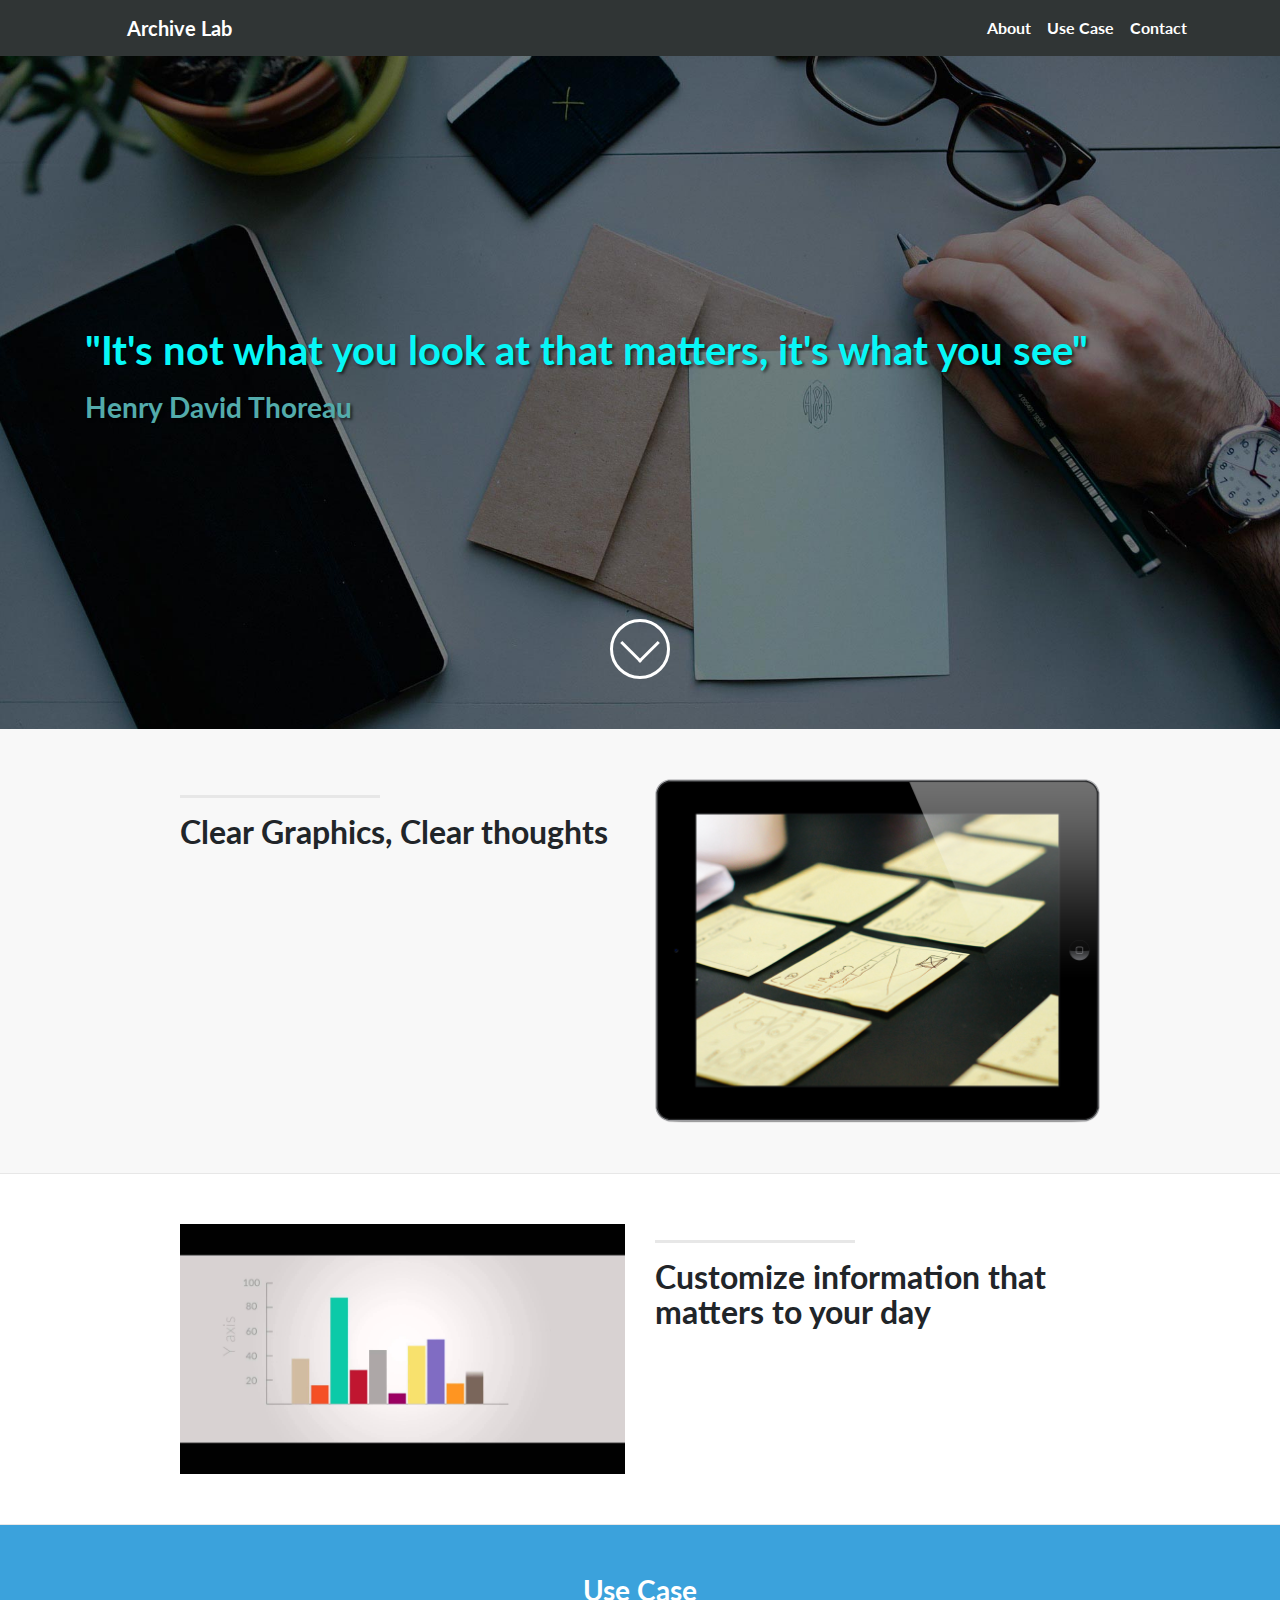
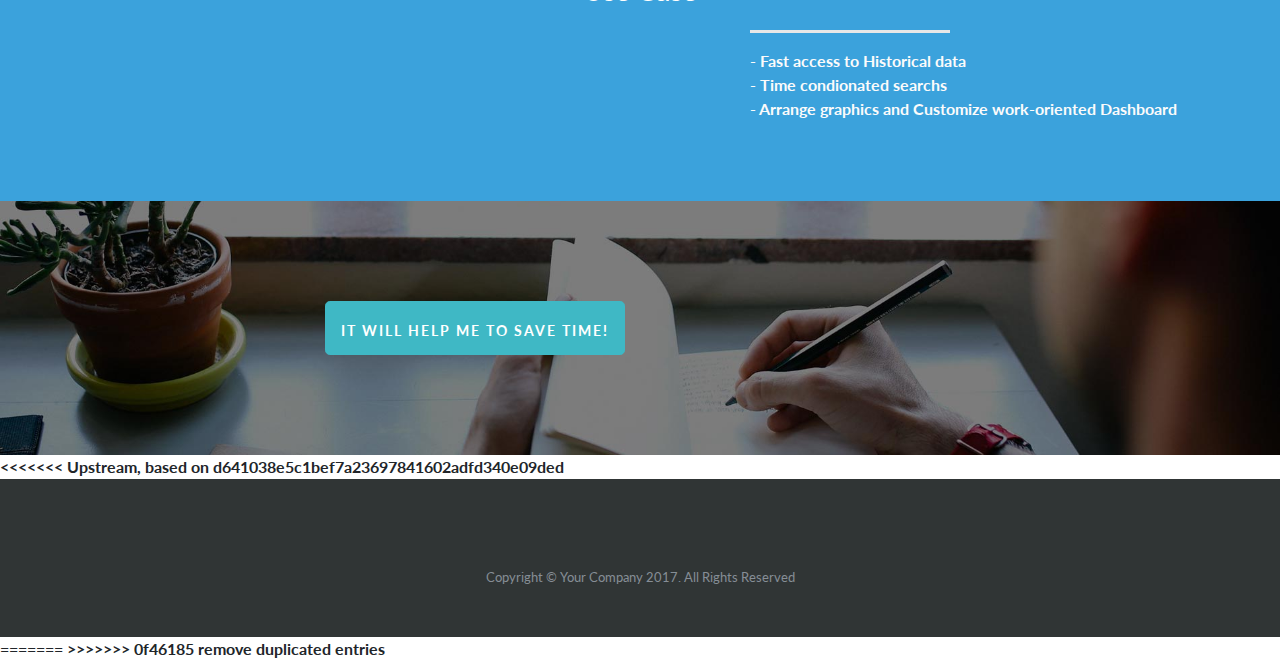
==== public/index.html @ 09dcc08b "delete sample texts and change styles" ====
<!DOCTYPE html>
<html lang="en">

  <head>

    <meta charset="utf-8">
    <meta name="viewport" content="width=device-width, initial-scale=1, shrink-to-fit=no">
    <meta name="description" content="">
    <meta name="author" content="">

    <title>Archive Lab</title>
    <link rel="shortcut icon" type="image/png" href="img/favicon.png"/>

    <!-- Bootstrap core CSS -->
    <link href="vendor/bootstrap/css/bootstrap.min.css" rel="stylesheet">

    <!-- Custom fonts for this template -->
    <link href="vendor/font-awesome/css/font-awesome.min.css" rel="stylesheet" type="text/css">
    <link href="https://fonts.googleapis.com/css?family=Lato:300,400,700,300italic,400italic,700italic" rel="stylesheet" type="text/css">

    <!-- Custom styles for this template -->
    <link href="css/landing-page.css" rel="stylesheet">

  </head>

  <body>

    <!-- Navigation -->
    <nav class="navbar navbar-expand-lg navbar-dark bg-dark fixed-top">
      <div class="container">
        <img class="img-logo" src="img/logo.png" alt="">
        <a class="navbar-brand" href="#">Archive Lab</a>
        <button class="navbar-toggler" type="button" data-toggle="collapse" data-target="#navbarResponsive" aria-controls="navbarResponsive" aria-expanded="false" aria-label="Toggle navigation">
          <span class="navbar-toggler-icon"></span>
        </button>
        <div class="collapse navbar-collapse" id="navbarResponsive">
          <ul class="navbar-nav ml-auto">
            <li class="nav-item">
              <a id="navbar-item-about" class="nav-link" href="#">About</a>
            </li>
            <li class="nav-item">
                <a id="navbar-item-use-case" class="nav-link" href="#">Use Case</a>
            </li>
            <li class="nav-item">
              <a id="navbar-item-contact" class="nav-link" href="#">Contact</a>
            </li>
          </ul>
        </div>
      </div>
    </nav>

    <!-- Header -->
    <header class="intro-header">
      <div class="container">
        <div class="intro-message">
          <h1>"It's not what you look at that matters, it's what you see"</h1>
          <h3>Henry David Thoreau</h3>
        </div>
        <div class="learn-more">
            <div class="arrow"></div>
        </div>
      </div>
    </header>

    <!-- Page Content -->
    <section id="about" class="content-section-a">

      <div class="container">
        <div class="row">
          <div class="col-lg-5 ml-auto">
            <hr class="section-heading-spacer">
            <div class="clearfix"></div>
            <h2 class="section-heading">Clear Graphics, Clear thoughts</h2>
          </div>
          <div class="col-lg-5 mr-auto">
            <img class="img-fluid" src="img/ipad.png" alt="">
          </div>
        </div>

      </div>
      <!-- /.container -->
    </section>

    <section class="content-section-b">

      <div class="container">

        <div class="row">
          <div class="col-lg-5 mr-auto order-lg-2">
            <hr class="section-heading-spacer">
            <div class="clearfix"></div>
            <h2 class="section-heading">Customize information that matters to your day</h2>

          </div>
          <div class="col-lg-5 ml-auto order-lg-1">
            <img class="img-fluid" src="img/graphic1.jpg" alt="demonstrative graphics image">
          </div>
        </div>

      </div>
      <!-- /.container -->

    </section>
    <!-- /.content-section-b -->

    <section id="use-case" class="content-section-a">

      <div class="container">
        <h3>Use Case</h3>
        <div class="row">
          <div class="col-lg-5 ml-auto">
            <hr class="section-heading-spacer main-topics">
            <div class="clearfix"></div>
            <p class="section-heading">
              - Fast access to Historical data
              </br>
              - Time condionated searchs
              </br>
              - Arrange graphics and Customize work-oriented Dashboard


            </p>

          </div>

        </div>

      </div>
      <!-- /.container -->

    </section>
    <!-- /.content-section-a -->

    <aside class="banner">

      <div id="contact" class="container">

        <div class="row">

          <div class="col-lg-6 my-auto">
            <ul class="list-inline banner-social-buttons">
              <li class="list-inline-item">
                <a href="#" class="btn btn-secondary btn-lg">
                  <span class="network-name">It will help me to save time!</span>
                </a>
              </li>

            </ul>
          </div>
        </div>

      </div>
      <!-- /.container -->

    </aside>
    <!-- /.banner -->

<<<<<<< Upstream, based on d641038e5c1bef7a23697841602adfd340e09ded
    <!-- Footer -->
    <footer>
      <div class="container">
        <div class="link-list">
          <a class="logo" href="https://archive-lab.mybluemix.net/"><img class="link-img" src="img/logo.png" alt=""></a>
          <a href="https://github.com/jesiels/archive-lab"><img class="link-img" src="img/gb.png" alt=""></a>
        </div>
        <p class="copyright text-muted small">Copyright &copy; Your Company 2017. All Rights Reserved</p>
      </div>
    </footer>
=======
>>>>>>> 0f46185 remove duplicated entries

    <!-- Bootstrap core JavaScript -->
    <script src="vendor/jquery/jquery.min.js"></script>
    <script src="vendor/popper/popper.min.js"></script>
    <script src="vendor/bootstrap/js/bootstrap.min.js"></script>
    <script>
      $(".learn-more .arrow, #navbar-item-about").click(function() {
        $('html, body').animate({
            scrollTop: $("#about").offset().top - 56
        }, 1000);
      });
      $("#navbar-item-use-case").click(function() {
        $('html, body').animate({
            scrollTop: $("#use-case").offset().top - 56
        }, 1000);
      });
      $("#navbar-item-contact").click(function() {
        $('html, body').animate({
            scrollTop: $("#contact").offset().top - 56
        }, 1000);
      });
    </script>


  </body>

</html>
---- public/css/landing-page.css ----
/*!
 * Start Bootstrap - Landing Page (http://startbootstrap.com/template-overviews/landing-page)
 * Copyright 2013-2017 Start Bootstrap
 * Licensed under MIT (https://github.com/BlackrockDigital/startbootstrap-landing-page/blob/master/LICENSE)
 */

body, html {
  width: 100%;
  height: 100%;
}

body, h1, h2, h3, h4, h5, h6 {
  font-family: "Lato", "Helvetica Neue", Helvetica, Arial, sans-serif;
  font-weight: 700;
}

.intro-header {
  padding-top: 50px;
  padding-bottom: 50px;
  text-align: center;
  color: #f8f8f8;
  background: url(../img/intro-bg.jpg) no-repeat center center;
  background-size: cover;
}

.intro-message {
  position: relative;
  padding-top: 25%;
  padding-bottom: 17%;
  text-align: left;
}

.intro-message > h1 {
  color: #07f7f7;
  margin: 0;
  text-shadow: 2px 2px 3px rgba(0, 0, 0, 0.6);
  margin-bottom: 20px;
}

.intro-message > h3 {
  color: #53abab;
}

.intro-divider {
  width: 400px;
  border-top: 1px solid #f8f8f8;
  border-bottom: 1px solid rgba(0, 0, 0, 0.2);
}

.intro-message>h3 {
  text-shadow: 2px 2px 3px rgba(0, 0, 0, 0.6);
}

.intro-social-buttons i {
  font-size: 80%;
}

@media(max-width:767px) {
  .intro-message {
    padding-bottom: 15%;
  }
  .intro-message>h1 {
    font-size: 3em;
  }
  ul.intro-social-buttons>li {
    display: block;
    margin-bottom: 20px;
    padding: 0;
  }
  ul.intro-social-buttons>li:last-child {
    margin-bottom: 0;
  }
  .intro-divider {
    width: 100%;
  }
}

.network-name {
  text-transform: uppercase;
  font-size: 14px;
  font-weight: 400;
  letter-spacing: 2px;
}

.content-section-a {
  padding: 50px 0;
  background-color: #f8f8f8;
}

.content-section-b {
  padding: 50px 0;
  border-top: 1px solid #e7e7e7;
  border-bottom: 1px solid #e7e7e7;
}

.section-heading {
  margin-bottom: 30px;
}

.section-heading-spacer {
  float: left;
  width: 200px;
  border-top: 3px solid #e7e7e7;
}

.banner {
  padding: 100px 0;
  color: #f8f8f8;
  background: url(../img/banner-bg.jpg) no-repeat center center;
  background-size: cover;
}

.banner h2 {
  margin: 0;
  text-shadow: 2px 2px 3px rgba(0, 0, 0, 0.6);
  font-size: 3em;
}

.banner ul {
  margin-bottom: 0;
}

.banner-social-buttons {
  float: right;
  margin-top: 0;
}

@media(max-width:1199px) {
  ul.banner-social-buttons {
    float: left;
    margin-top: 15px;
  }
}

@media(max-width:767px) {
  .banner h2 {
    margin: 0;
    text-shadow: 2px 2px 3px rgba(0, 0, 0, 0.6);
    font-size: 3em;
  }
  ul.banner-social-buttons>li {
    display: block;
    margin-bottom: 20px;
    padding: 0;
  }
  ul.banner-social-buttons>li:last-child {
    margin-bottom: 0;
  }
}

footer {
  padding: 50px 0;
  background-color: #303535;
}

footer a, footer a:hover {
  color: #fff;
}

p.copyright {
  margin: 15px 0 0;
}

.navbar {
	background: #303535 !important
}

.navbar .nav-item .nav-link {
  color: #fff;
}

.learn-more {
  text-align: center;
  display: block;
}

.learn-more .arrow {
  display: inline-block;
  border: 3px solid #fff;
  width: 60px;
  height: 60px;
  border-radius: 50%;
  cursor: pointer;
  transition: all .11s linear;
}

.learn-more .arrow:after {
  content: "";
  position: relative;
  display: inline-block;
  top: 7px;
  width: 28px;
  height: 28px;
  border-left: 3px solid #fff;
  border-bottom: 3px solid #fff;
  transform: rotate(-45deg);
  transition: all .11s linear;
}

.learn-more .arrow:hover, .learn-more .arrow:hover:after {
  border-color: #3fb8c5;
}

#use-case {
  background: #3BA2DC;
  color: #fbfbfb;
}

#use-case h3 {
  color: #fff;
  text-align: center;
}

.banner-social-buttons .btn {
  background: #3fb8c5;
  border-color: #3fb8c5;
  padding: 11px 15px;
}

.banner-social-buttons .btn:hover {
  background: #1e818c;
  border-color: #1e818c;
}

.banner-social-buttons span {
  font-weight: bold;
}

.img-logo {
  width: 38px;
  margin-right: 10px;
}

.main-topics {
	left: 43%;
}
footer > .container {
  text-align: center;
}

footer .link-list .link-img {
  height: 40px;
}

footer .link-list .logo {
  margin-right: 15px;
}

footer .link-list .logo .link-img {
  height: 60px;
}

footer .link-list a {
  cursor: pointer;
}
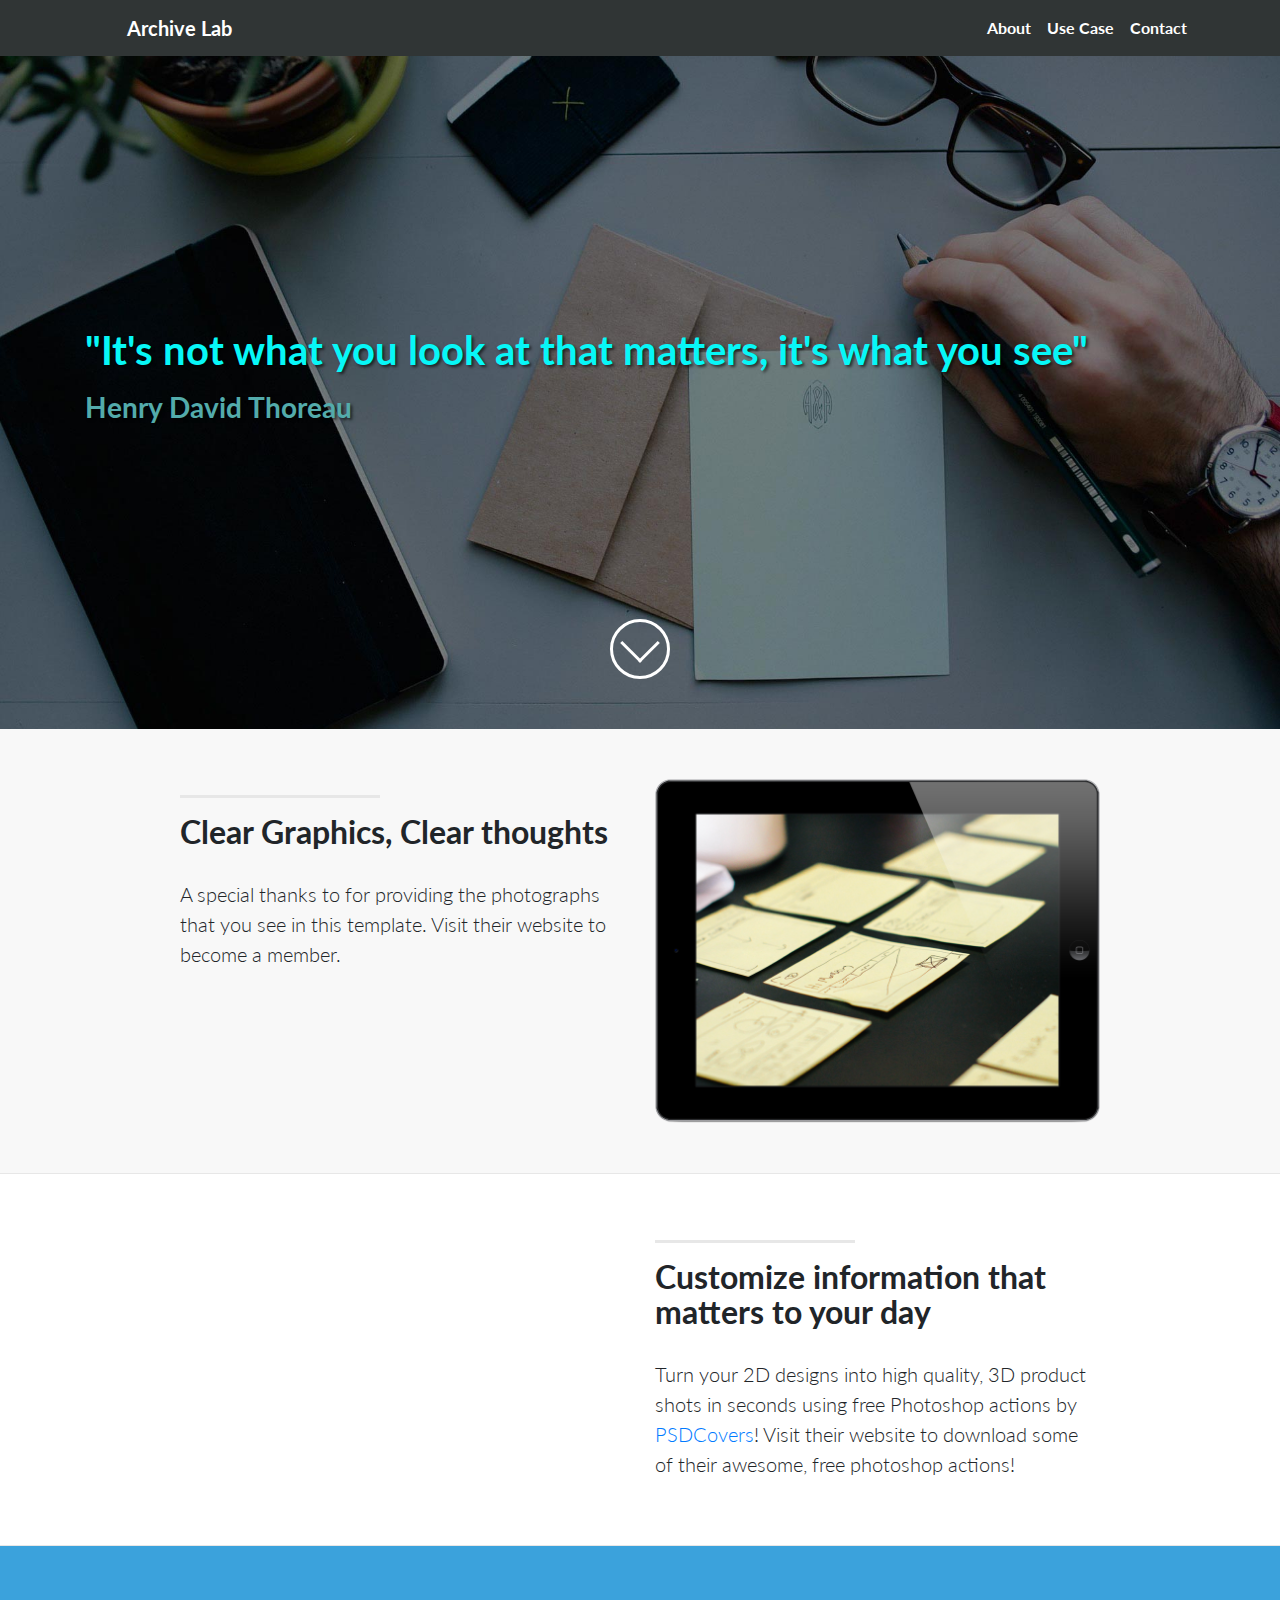
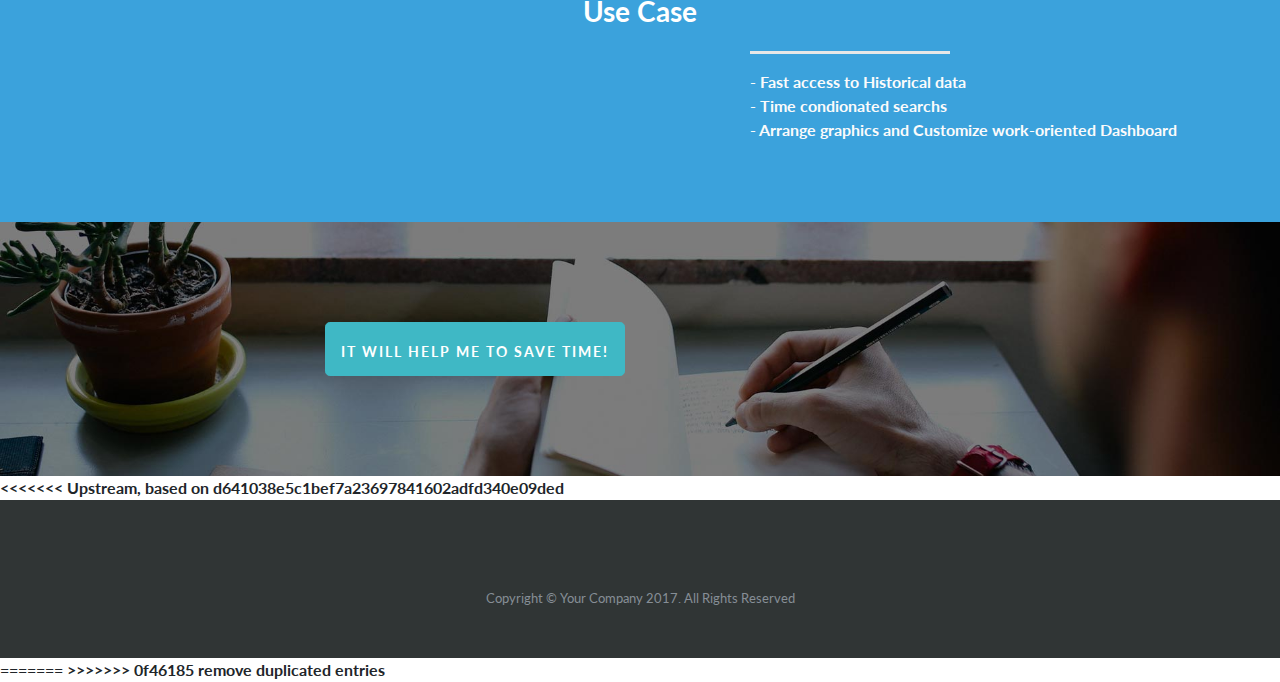
==== commit 519ae2d1: "Revert "delete sample texts and change styles"" ====
--- a/public/index.html
+++ b/public/index.html
@@ -71,6 +71,9 @@
             <hr class="section-heading-spacer">
             <div class="clearfix"></div>
             <h2 class="section-heading">Clear Graphics, Clear thoughts</h2>
+            <p class="lead">A special thanks to
+
+              for providing the photographs that you see in this template. Visit their website to become a member.</p>
           </div>
           <div class="col-lg-5 mr-auto">
             <img class="img-fluid" src="img/ipad.png" alt="">
@@ -90,10 +93,11 @@
             <hr class="section-heading-spacer">
             <div class="clearfix"></div>
             <h2 class="section-heading">Customize information that matters to your day</h2>
-
+            <p class="lead">Turn your 2D designs into high quality, 3D product shots in seconds using free Photoshop actions by
+              <a target="_blank" href="http://www.psdcovers.com/">PSDCovers</a>! Visit their website to download some of their awesome, free photoshop actions!</p>
           </div>
           <div class="col-lg-5 ml-auto order-lg-1">
-            <img class="img-fluid" src="img/graphic1.jpg" alt="demonstrative graphics image">
+            <img class="img-fluid" src="img/graphic1.jpg" alt="">
           </div>
         </div>
 
@@ -109,7 +113,7 @@
         <h3>Use Case</h3>
         <div class="row">
           <div class="col-lg-5 ml-auto">
-            <hr class="section-heading-spacer main-topics">
+            <hr class="section-heading-spacer">
             <div class="clearfix"></div>
             <p class="section-heading">
               - Fast access to Historical data
--- a/public/css/landing-page.css
+++ b/public/css/landing-page.css
@@ -231,9 +231,6 @@
   margin-right: 10px;
 }
 
-.main-topics {
-	left: 43%;
-}
 footer > .container {
   text-align: center;
 }
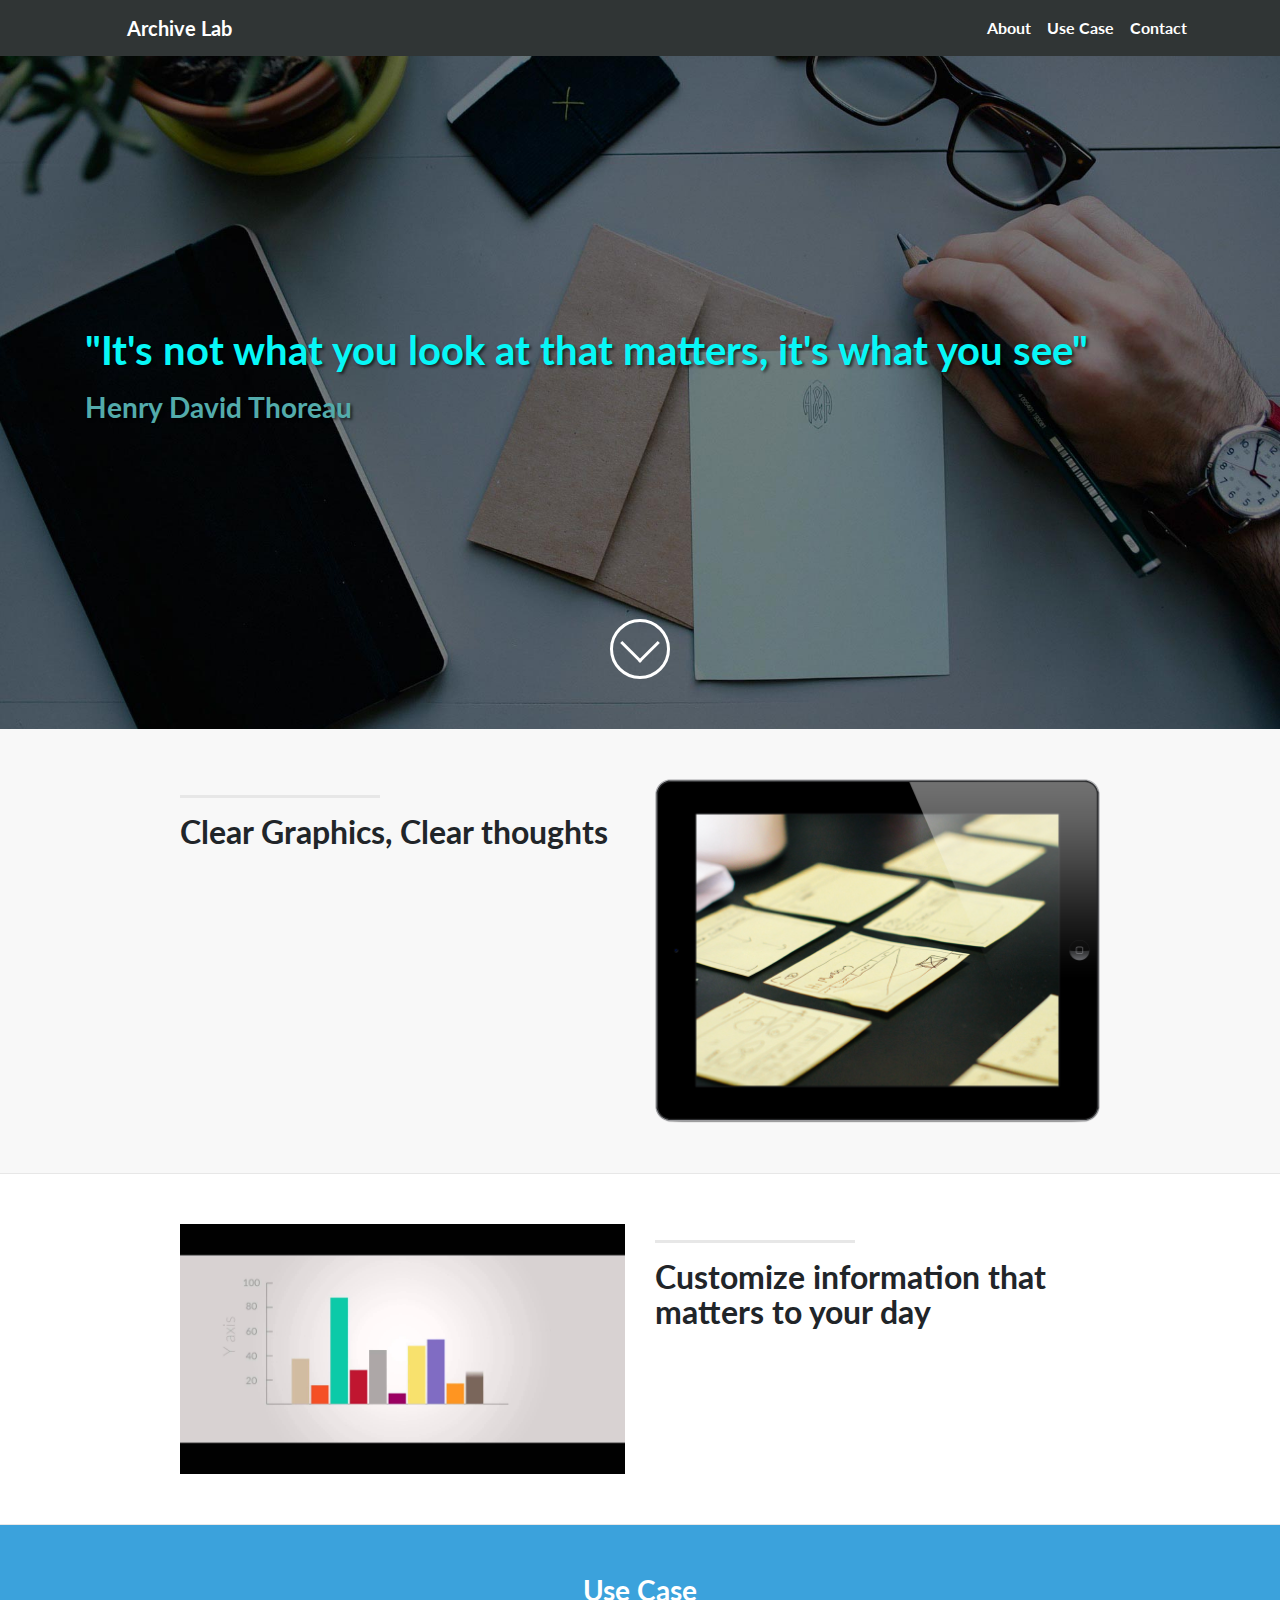
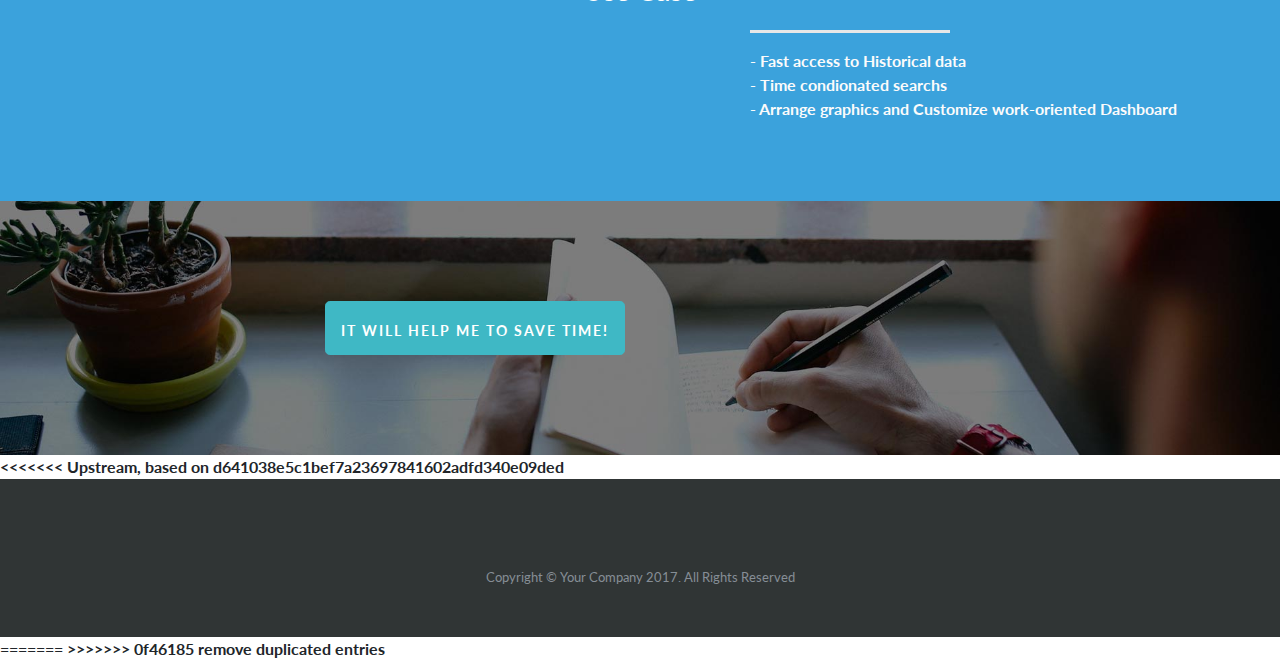
==== commit e9df51a2: "Revert "Revert "delete sample texts and change styles""" ====
--- a/public/index.html
+++ b/public/index.html
@@ -71,9 +71,6 @@
             <hr class="section-heading-spacer">
             <div class="clearfix"></div>
             <h2 class="section-heading">Clear Graphics, Clear thoughts</h2>
-            <p class="lead">A special thanks to
-
-              for providing the photographs that you see in this template. Visit their website to become a member.</p>
           </div>
           <div class="col-lg-5 mr-auto">
             <img class="img-fluid" src="img/ipad.png" alt="">
@@ -93,11 +90,10 @@
             <hr class="section-heading-spacer">
             <div class="clearfix"></div>
             <h2 class="section-heading">Customize information that matters to your day</h2>
-            <p class="lead">Turn your 2D designs into high quality, 3D product shots in seconds using free Photoshop actions by
-              <a target="_blank" href="http://www.psdcovers.com/">PSDCovers</a>! Visit their website to download some of their awesome, free photoshop actions!</p>
+
           </div>
           <div class="col-lg-5 ml-auto order-lg-1">
-            <img class="img-fluid" src="img/graphic1.jpg" alt="">
+            <img class="img-fluid" src="img/graphic1.jpg" alt="demonstrative graphics image">
           </div>
         </div>
 
@@ -113,7 +109,7 @@
         <h3>Use Case</h3>
         <div class="row">
           <div class="col-lg-5 ml-auto">
-            <hr class="section-heading-spacer">
+            <hr class="section-heading-spacer main-topics">
             <div class="clearfix"></div>
             <p class="section-heading">
               - Fast access to Historical data
--- a/public/css/landing-page.css
+++ b/public/css/landing-page.css
@@ -231,6 +231,9 @@
   margin-right: 10px;
 }
 
+.main-topics {
+	left: 43%;
+}
 footer > .container {
   text-align: center;
 }
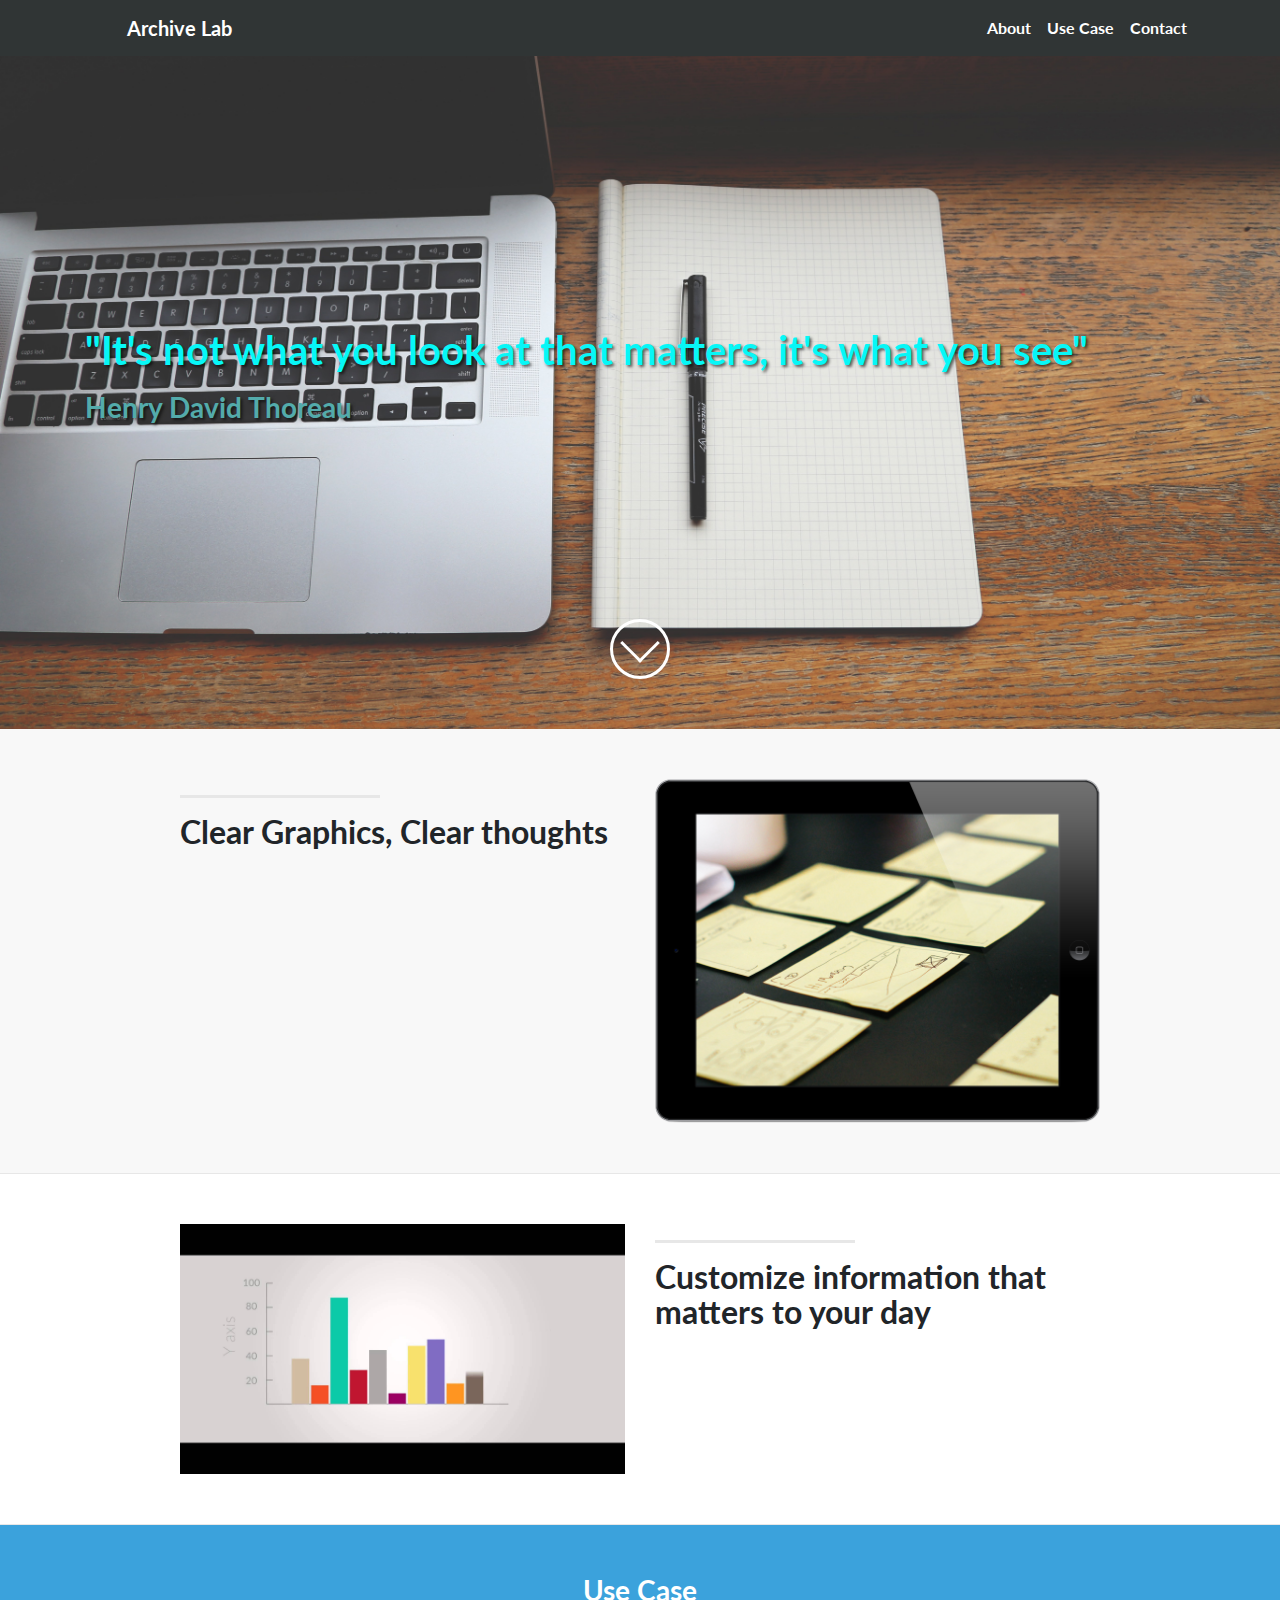
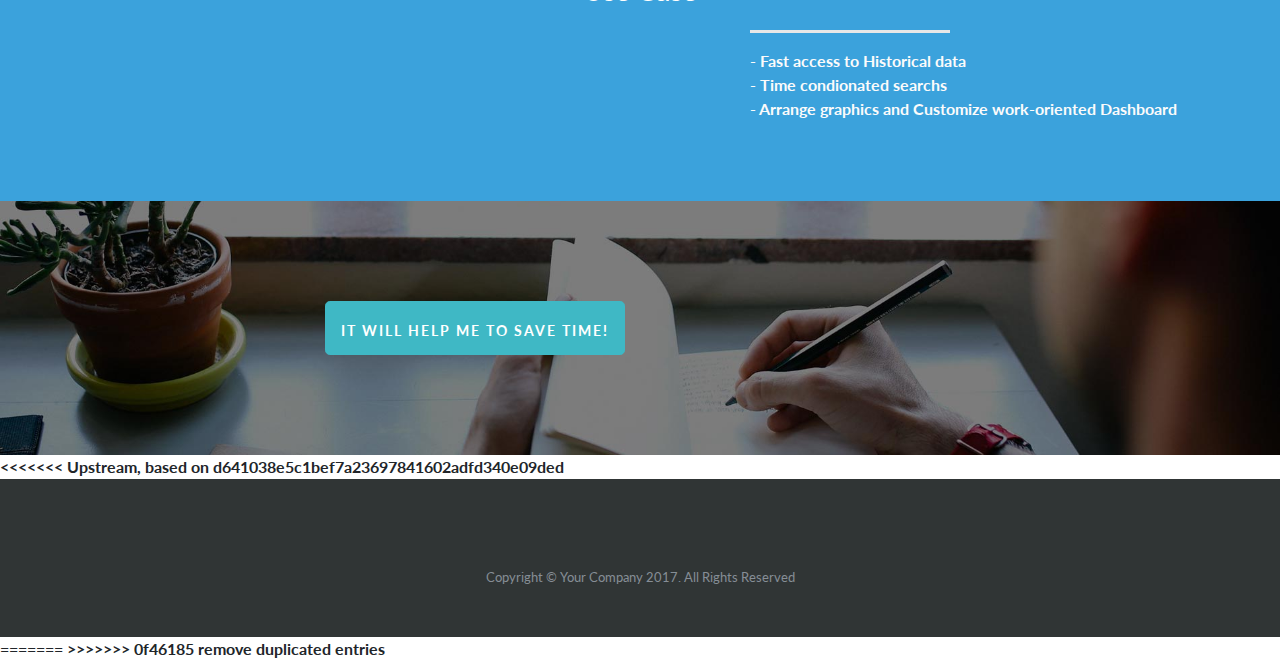
==== commit daa0fee7: "Add Google Analytics tracking" ====
--- a/public/index.html
+++ b/public/index.html
@@ -2,7 +2,7 @@
 <html lang="en">
 
   <head>
-
+	
     <meta charset="utf-8">
     <meta name="viewport" content="width=device-width, initial-scale=1, shrink-to-fit=no">
     <meta name="description" content="">
@@ -20,11 +20,35 @@
 
     <!-- Custom styles for this template -->
     <link href="css/landing-page.css" rel="stylesheet">
+    
+    <script>
+	// Start of  Google Analytics Tracking snippet ***
+	
+		(function(i,s,o,g,r,a,m){
+			i['GoogleAnalyticsObject']=r;i[r]=i[r]||function(){
+		  (i[r].q=i[r].q||[]).push(arguments)},i[r].l=1*new Date();a=s.createElement(o),
+		  m=s.getElementsByTagName(o)[0];a.async=1;a.src=g;m.parentNode.insertBefore(a,m)
+		 })(window,document,'script','https://www.google-analytics.com/analytics.js','ga');
+		
+		ga('create', 'UA-104218014-1', 'auto');
+		
+		// *** Added to enable ecommerce events send to GA 
+		ga('require', 'ec');
+		// *** End Google Analytics Tracking snippet --> 
+		function PagePlayed() {
+
+			ga('create', 'UA-104218014-1', 'auto');	
+			ga('send', 'event', 'Videos', 'videoPlayed', 'Video LG');	
+
+		} 
+	
+
+	</script>
 
   </head>
 
   <body>
-
+	
     <!-- Navigation -->
     <nav class="navbar navbar-expand-lg navbar-dark bg-dark fixed-top">
       <div class="container">
@@ -140,7 +164,7 @@
           <div class="col-lg-6 my-auto">
             <ul class="list-inline banner-social-buttons">
               <li class="list-inline-item">
-                <a href="#" class="btn btn-secondary btn-lg">
+                <a href="" onclick="PagePlayed()" class="btn btn-secondary btn-lg">
                   <span class="network-name">It will help me to save time!</span>
                 </a>
               </li>
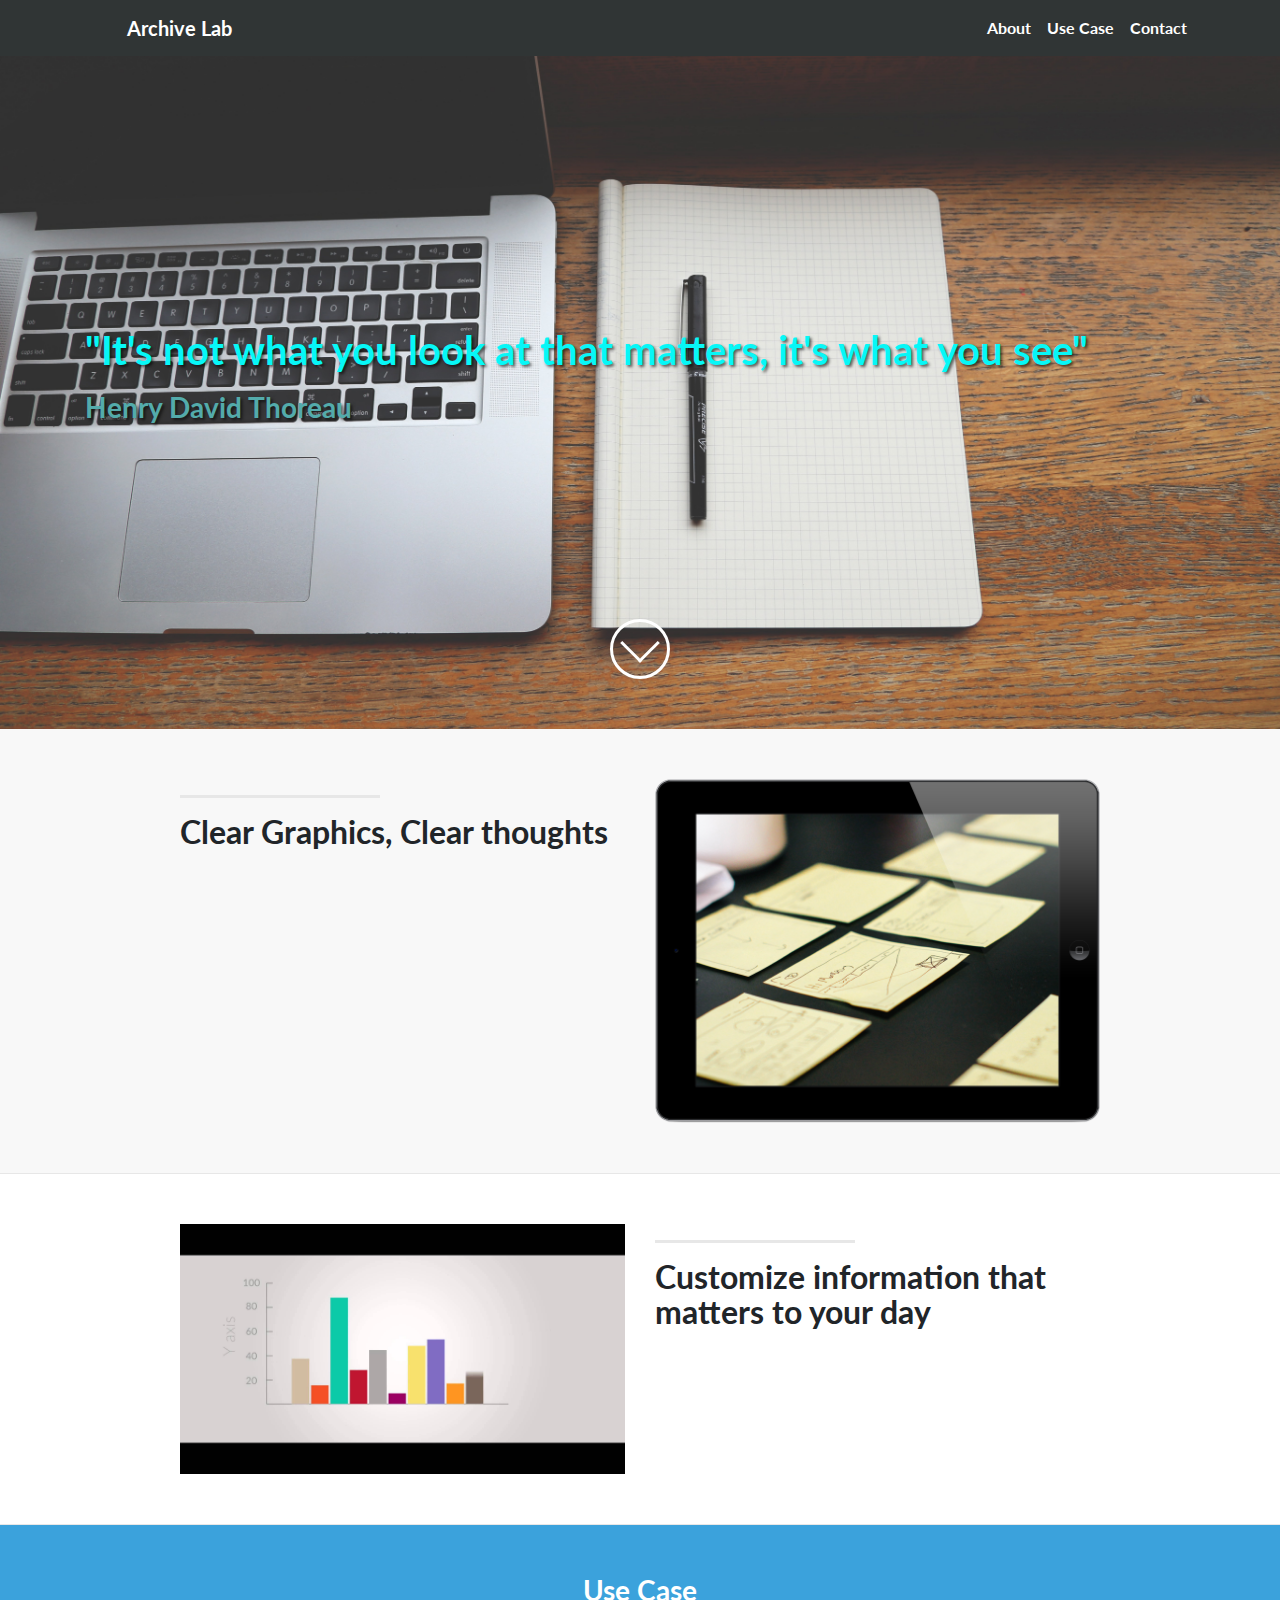
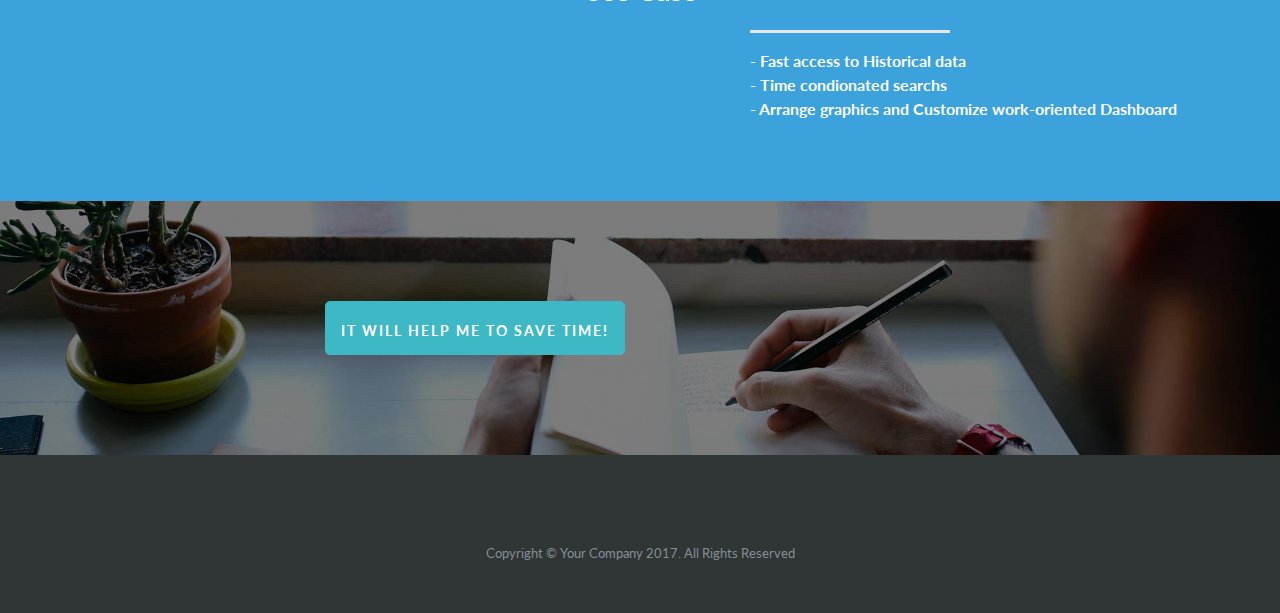
==== commit 36319aae: "remove wrong comments" ====
--- a/public/index.html
+++ b/public/index.html
@@ -179,7 +179,6 @@
     </aside>
     <!-- /.banner -->
 
-<<<<<<< Upstream, based on d641038e5c1bef7a23697841602adfd340e09ded
     <!-- Footer -->
     <footer>
       <div class="container">
@@ -190,8 +189,8 @@
         <p class="copyright text-muted small">Copyright &copy; Your Company 2017. All Rights Reserved</p>
       </div>
     </footer>
-=======
->>>>>>> 0f46185 remove duplicated entries
+
+
 
     <!-- Bootstrap core JavaScript -->
     <script src="vendor/jquery/jquery.min.js"></script>
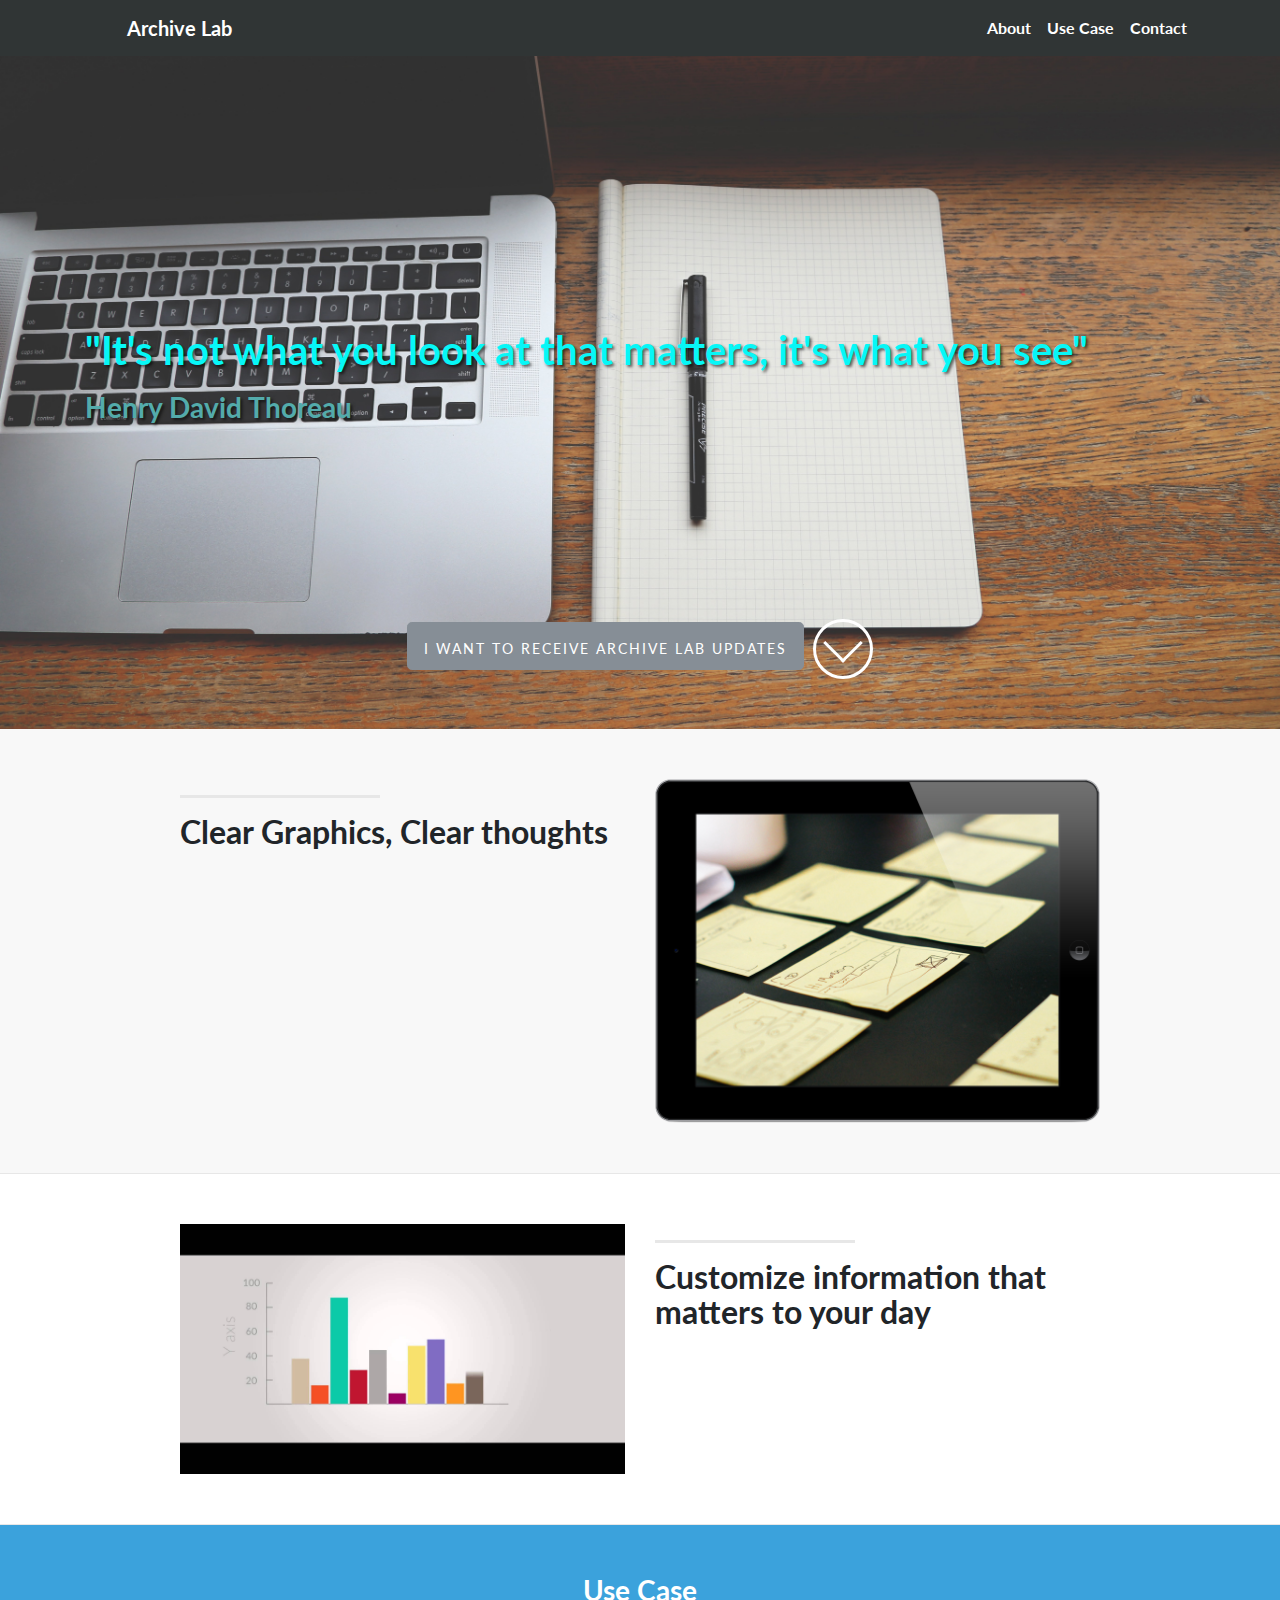
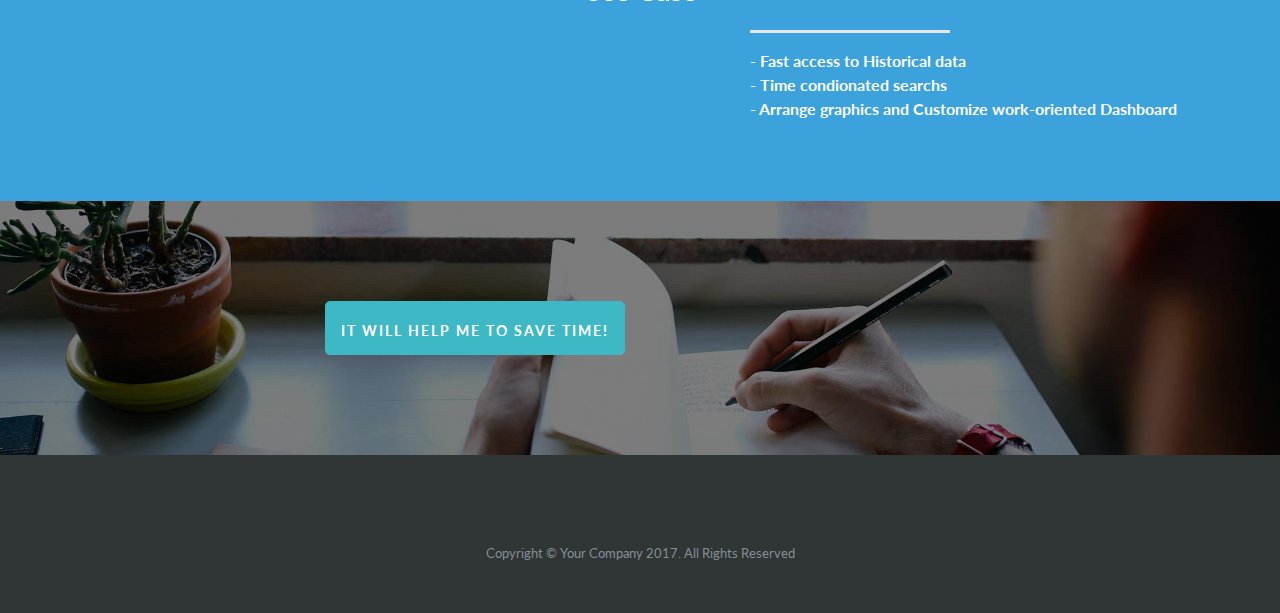
==== commit 429111b2: "create another button in header" ====
--- a/public/index.html
+++ b/public/index.html
@@ -32,13 +32,16 @@
 		
 		ga('create', 'UA-104218014-1', 'auto');
 		
+		ga('send', 'pageview');
+		
 		// *** Added to enable ecommerce events send to GA 
 		ga('require', 'ec');
+		
 		// *** End Google Analytics Tracking snippet --> 
-		function PagePlayed() {
-
-			ga('create', 'UA-104218014-1', 'auto');	
-			ga('send', 'event', 'Videos', 'videoPlayed', 'Video LG');	
+		function PagePlayed( buttonTag) {
+
+
+			ga('send', 'event', 'click',buttonTag);	
 
 		} 
 	
@@ -81,6 +84,12 @@
           <h3>Henry David Thoreau</h3>
         </div>
         <div class="learn-more">
+        	 <li class="list-inline-item">
+                <a href="#" onclick="PagePlayed('willHelpHeaderButton')" class="btn btn-secondary btn-lg">
+                  <span class="network-name">I want to receive Archive Lab updates</span>
+                </a>
+              </li>
+
             <div class="arrow"></div>
         </div>
       </div>
@@ -164,7 +173,7 @@
           <div class="col-lg-6 my-auto">
             <ul class="list-inline banner-social-buttons">
               <li class="list-inline-item">
-                <a href="" onclick="PagePlayed()" class="btn btn-secondary btn-lg">
+                <a href="#" onclick="PagePlayed('willHelpFooterButton')" class="btn btn-secondary btn-lg">
                   <span class="network-name">It will help me to save time!</span>
                 </a>
               </li>
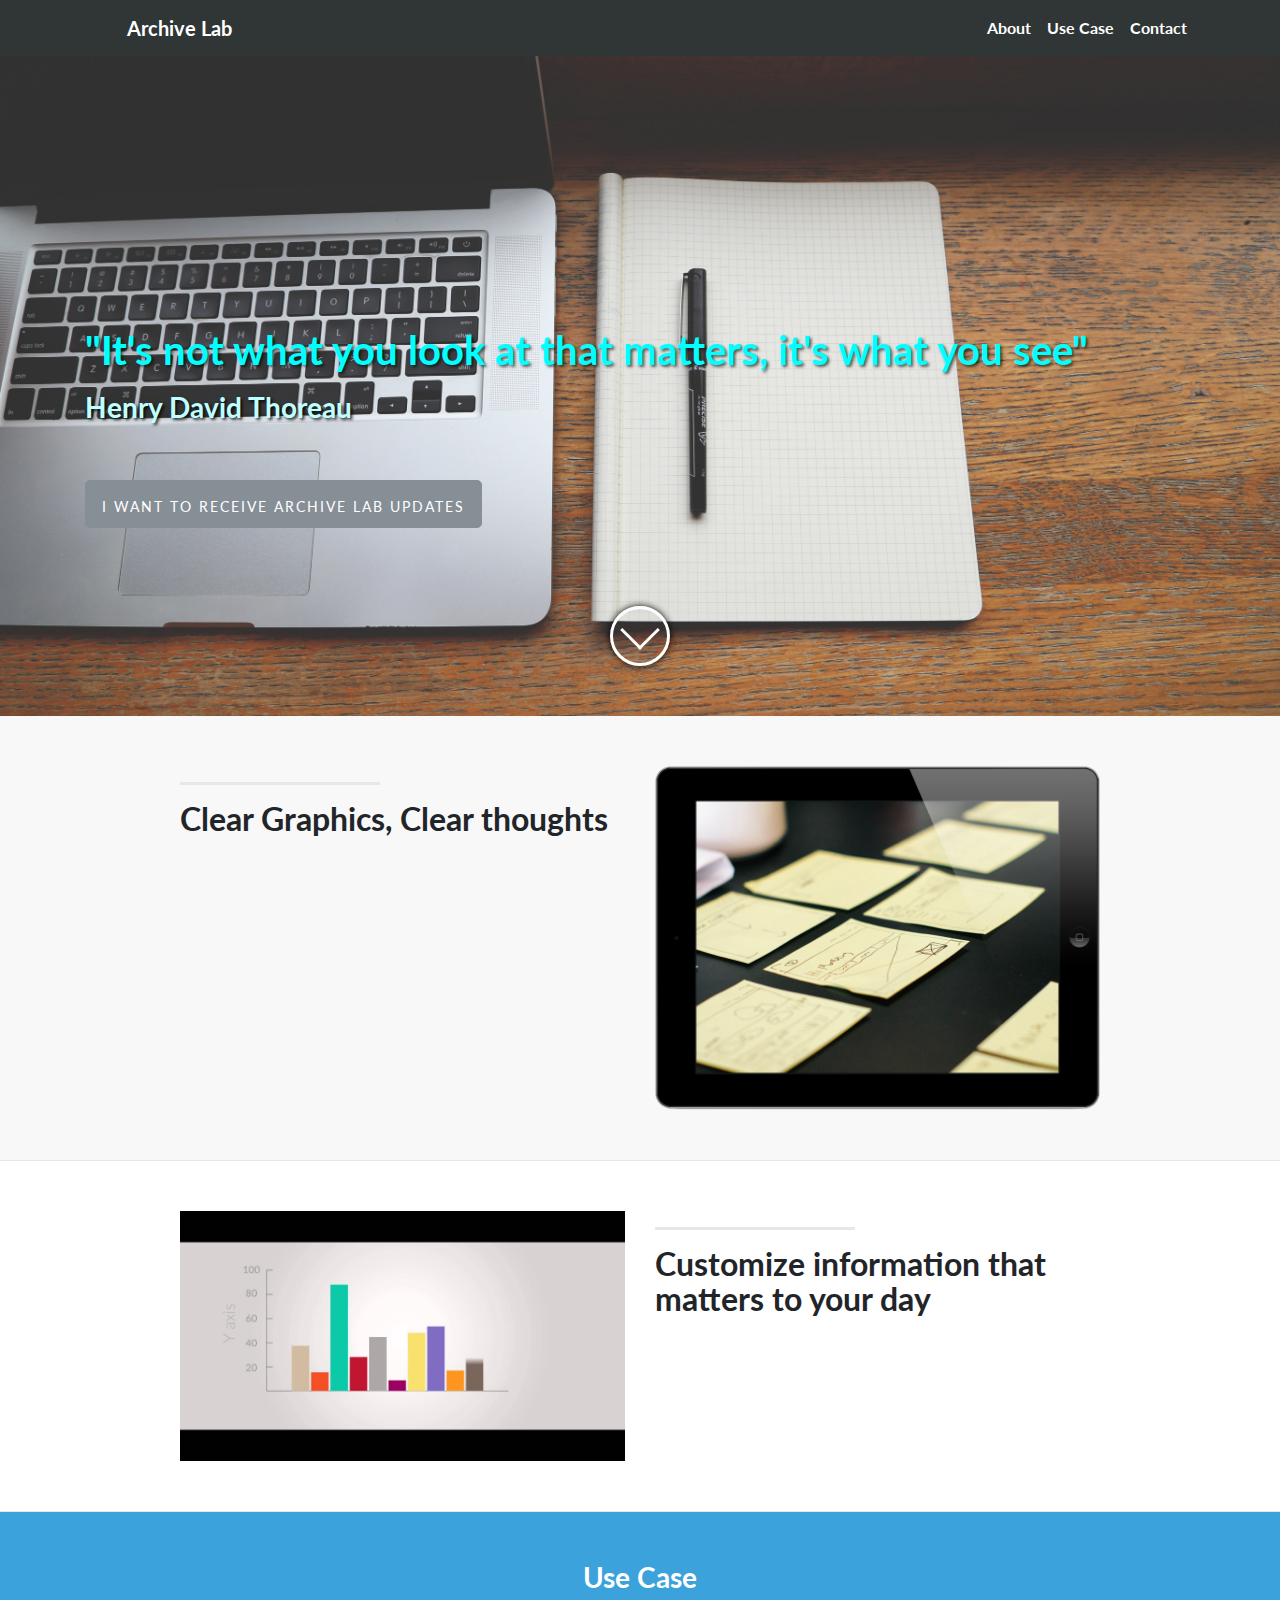
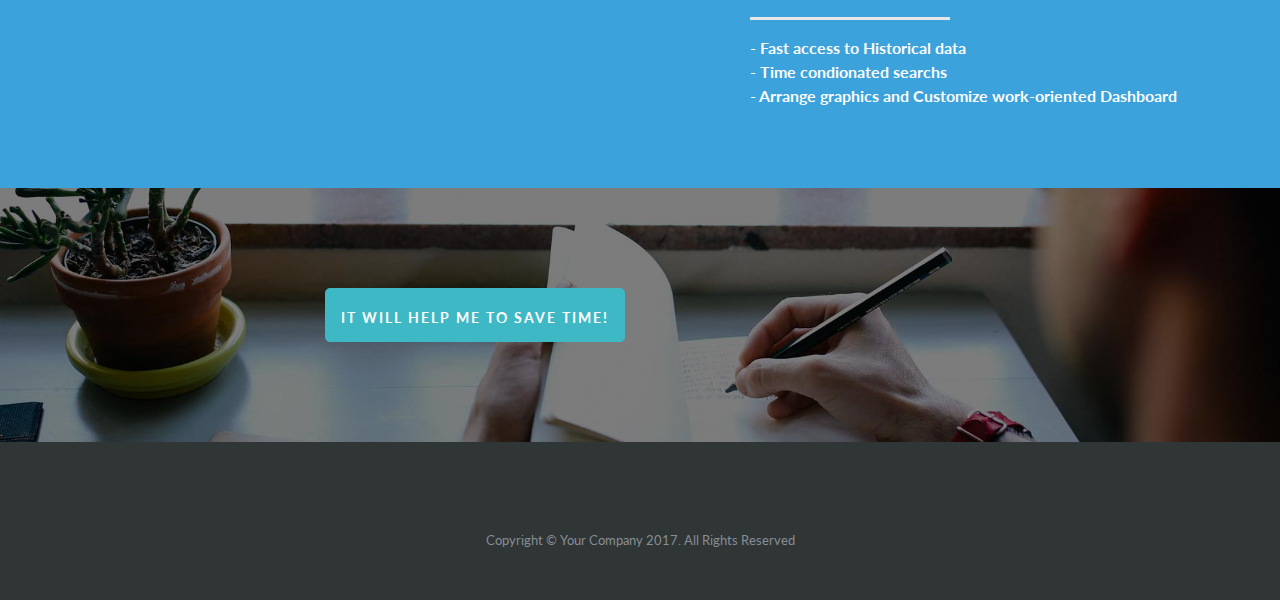
==== commit 37328dac: "Updating style" ====
--- a/public/index.html
+++ b/public/index.html
@@ -2,7 +2,7 @@
 <html lang="en">
 
   <head>
-	
+
     <meta charset="utf-8">
     <meta name="viewport" content="width=device-width, initial-scale=1, shrink-to-fit=no">
     <meta name="description" content="">
@@ -20,38 +20,38 @@
 
     <!-- Custom styles for this template -->
     <link href="css/landing-page.css" rel="stylesheet">
-    
+
     <script>
 	// Start of  Google Analytics Tracking snippet ***
-	
+
 		(function(i,s,o,g,r,a,m){
 			i['GoogleAnalyticsObject']=r;i[r]=i[r]||function(){
 		  (i[r].q=i[r].q||[]).push(arguments)},i[r].l=1*new Date();a=s.createElement(o),
 		  m=s.getElementsByTagName(o)[0];a.async=1;a.src=g;m.parentNode.insertBefore(a,m)
 		 })(window,document,'script','https://www.google-analytics.com/analytics.js','ga');
-		
+
 		ga('create', 'UA-104218014-1', 'auto');
-		
+
 		ga('send', 'pageview');
-		
-		// *** Added to enable ecommerce events send to GA 
+
+		// *** Added to enable ecommerce events send to GA
 		ga('require', 'ec');
-		
-		// *** End Google Analytics Tracking snippet --> 
+
+		// *** End Google Analytics Tracking snippet -->
 		function PagePlayed( buttonTag) {
 
 
-			ga('send', 'event', 'click',buttonTag);	
-
-		} 
-	
+			ga('send', 'event', 'click',buttonTag);
+
+		}
+
 
 	</script>
 
   </head>
 
   <body>
-	
+
     <!-- Navigation -->
     <nav class="navbar navbar-expand-lg navbar-dark bg-dark fixed-top">
       <div class="container">
@@ -82,15 +82,14 @@
         <div class="intro-message">
           <h1>"It's not what you look at that matters, it's what you see"</h1>
           <h3>Henry David Thoreau</h3>
+        	 <li class="list-inline-item">
+            <a href="#" onclick="PagePlayed('willHelpHeaderButton')" class="btn btn-secondary btn-lg">
+              <span class="network-name">I want to receive Archive Lab updates</span>
+            </a>
+          </li>
         </div>
         <div class="learn-more">
-        	 <li class="list-inline-item">
-                <a href="#" onclick="PagePlayed('willHelpHeaderButton')" class="btn btn-secondary btn-lg">
-                  <span class="network-name">I want to receive Archive Lab updates</span>
-                </a>
-              </li>
-
-            <div class="arrow"></div>
+          <div class="arrow"></div>
         </div>
       </div>
     </header>
--- a/public/css/landing-page.css
+++ b/public/css/landing-page.css
@@ -26,29 +26,30 @@
 .intro-message {
   position: relative;
   padding-top: 25%;
-  padding-bottom: 17%;
+  padding-bottom: 7%;
   text-align: left;
 }
 
 .intro-message > h1 {
-  color: #07f7f7;
+  color: #00ffff;
   margin: 0;
   text-shadow: 2px 2px 3px rgba(0, 0, 0, 0.6);
   margin-bottom: 20px;
 }
 
 .intro-message > h3 {
-  color: #53abab;
+  color: #c0ffff;
+  text-shadow: 2px 2px 3px rgba(0, 0, 0, 0.8);
+}
+
+.intro-message > li {
+  margin-top: 50px;
 }
 
 .intro-divider {
   width: 400px;
   border-top: 1px solid #f8f8f8;
   border-bottom: 1px solid rgba(0, 0, 0, 0.2);
-}
-
-.intro-message>h3 {
-  text-shadow: 2px 2px 3px rgba(0, 0, 0, 0.6);
 }
 
 .intro-social-buttons i {
@@ -182,6 +183,7 @@
   border-radius: 50%;
   cursor: pointer;
   transition: all .11s linear;
+  box-shadow: 0px 0px 7px #000;
 }
 
 .learn-more .arrow:after {
